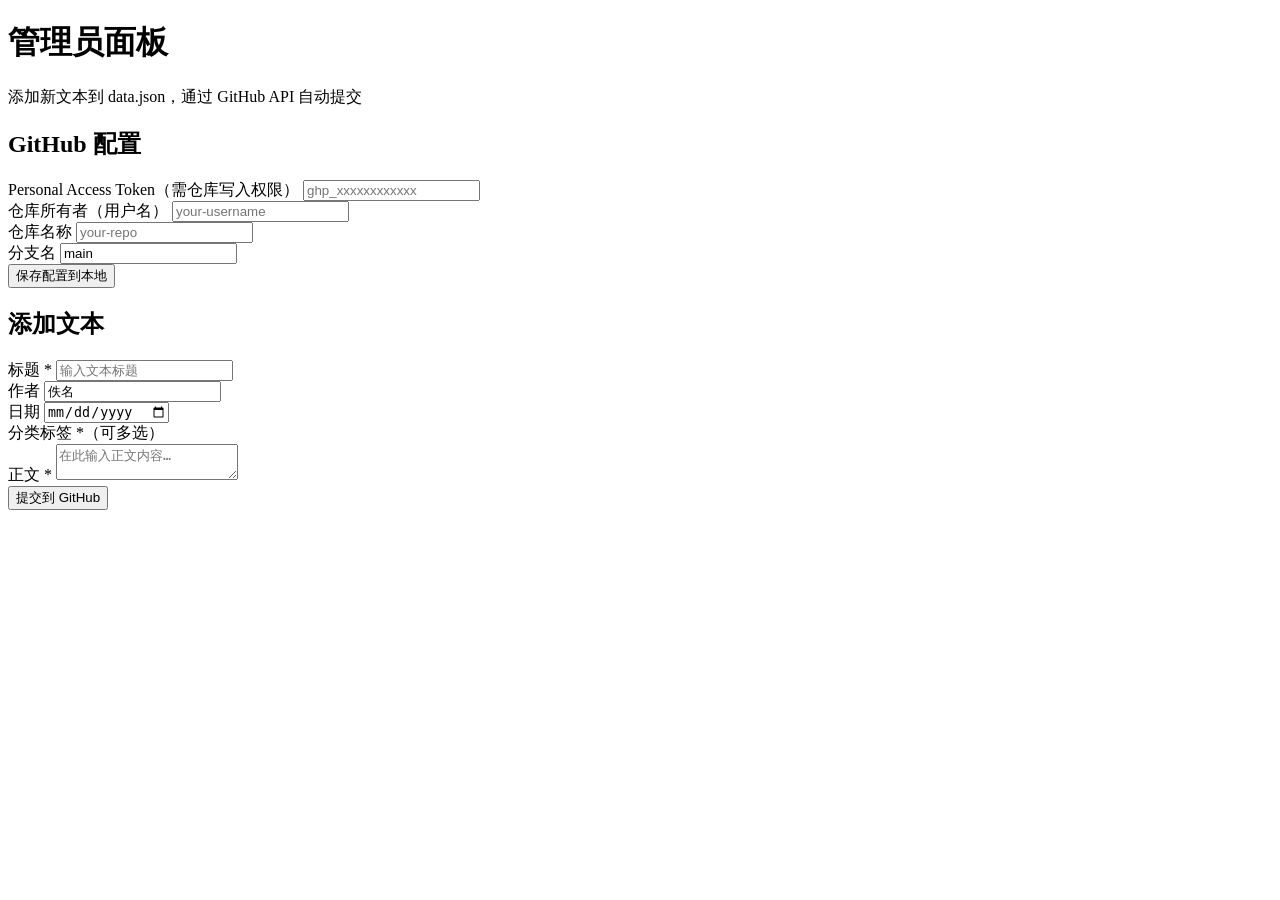
==== admin.html @ 986f9b6f "Add files via upload" ====
<!DOCTYPE html>
<html lang="zh-CN">
<head>
  <meta charset="UTF-8">
  <meta name="viewport" content="width=device-width, initial-scale=1.0">
  <title>管理 · 藏书阁</title>
  <link rel="stylesheet" href="css/style.css">
</head>
<body>

  <!-- 导航栏 -->
  <div id="navbar"></div>

  <div class="admin-container">
    <h1>管理员面板</h1>
    <p class="subtitle">添加新文本到 data.json，通过 GitHub API 自动提交</p>

    <!-- GitHub 配置 -->
    <div class="form-section">
      <h2>GitHub 配置</h2>
      <div class="form-group">
        <label for="gh-token">Personal Access Token（需仓库写入权限）</label>
        <input type="password" id="gh-token" placeholder="ghp_xxxxxxxxxxxx">
      </div>
      <div class="form-group">
        <label for="gh-owner">仓库所有者（用户名）</label>
        <input type="text" id="gh-owner" placeholder="your-username">
      </div>
      <div class="form-group">
        <label for="gh-repo">仓库名称</label>
        <input type="text" id="gh-repo" placeholder="your-repo">
      </div>
      <div class="form-group">
        <label for="gh-branch">分支名</label>
        <input type="text" id="gh-branch" placeholder="main" value="main">
      </div>
      <button class="btn" id="btn-save-config">保存配置到本地</button>
    </div>

    <!-- 文本表单 -->
    <div class="form-section">
      <h2>添加文本</h2>

      <div class="form-group">
        <label for="text-title">标题 *</label>
        <input type="text" id="text-title" placeholder="输入文本标题">
      </div>

      <div class="form-group">
        <label for="text-author">作者</label>
        <input type="text" id="text-author" placeholder="佚名" value="佚名">
      </div>

      <div class="form-group">
        <label for="text-date">日期</label>
        <input type="date" id="text-date">
      </div>

      <div class="form-group">
        <label>分类标签 *（可多选）</label>
        <div class="category-check-grid" id="category-checks">
          <!-- 由 JS 动态生成 -->
        </div>
      </div>

      <div class="form-group">
        <label for="text-content">正文 *</label>
        <textarea id="text-content" placeholder="在此输入正文内容…"></textarea>
      </div>

      <button class="btn btn-primary btn-block" id="btn-submit">提交到 GitHub</button>
    </div>
  </div>

  <script src="js/main.js"></script>
  <script src="js/admin.js"></script>
  <script>
    // 渲染导航栏
    document.getElementById('navbar').appendChild(renderNavbar('admin'));

    // 渲染分类勾选列表
    const checksContainer = document.getElementById('category-checks');
    let html = '';

    TOP_CATEGORIES.forEach(cat => {
      const cfg = CATEGORY_CONFIG[cat];
      html += `<div style="grid-column:1/-1;font-size:0.8rem;color:var(--text-muted);margin-top:8px;padding:4px 0;border-bottom:1px solid var(--border);">${cat}</div>`;
      html += `<label class="category-check-item">
        <input type="checkbox" value="${cat}"> ${cat}
      </label>`;
      cfg.subs.forEach(sub => {
        html += `<label class="category-check-item">
          <input type="checkbox" value="${sub}"> ${sub}
        </label>`;
      });
    });

    checksContainer.innerHTML = html;

    // 设置默认日期为今天
    document.getElementById('text-date').value = new Date().toISOString().split('T')[0];
  </script>
</body>
</html>
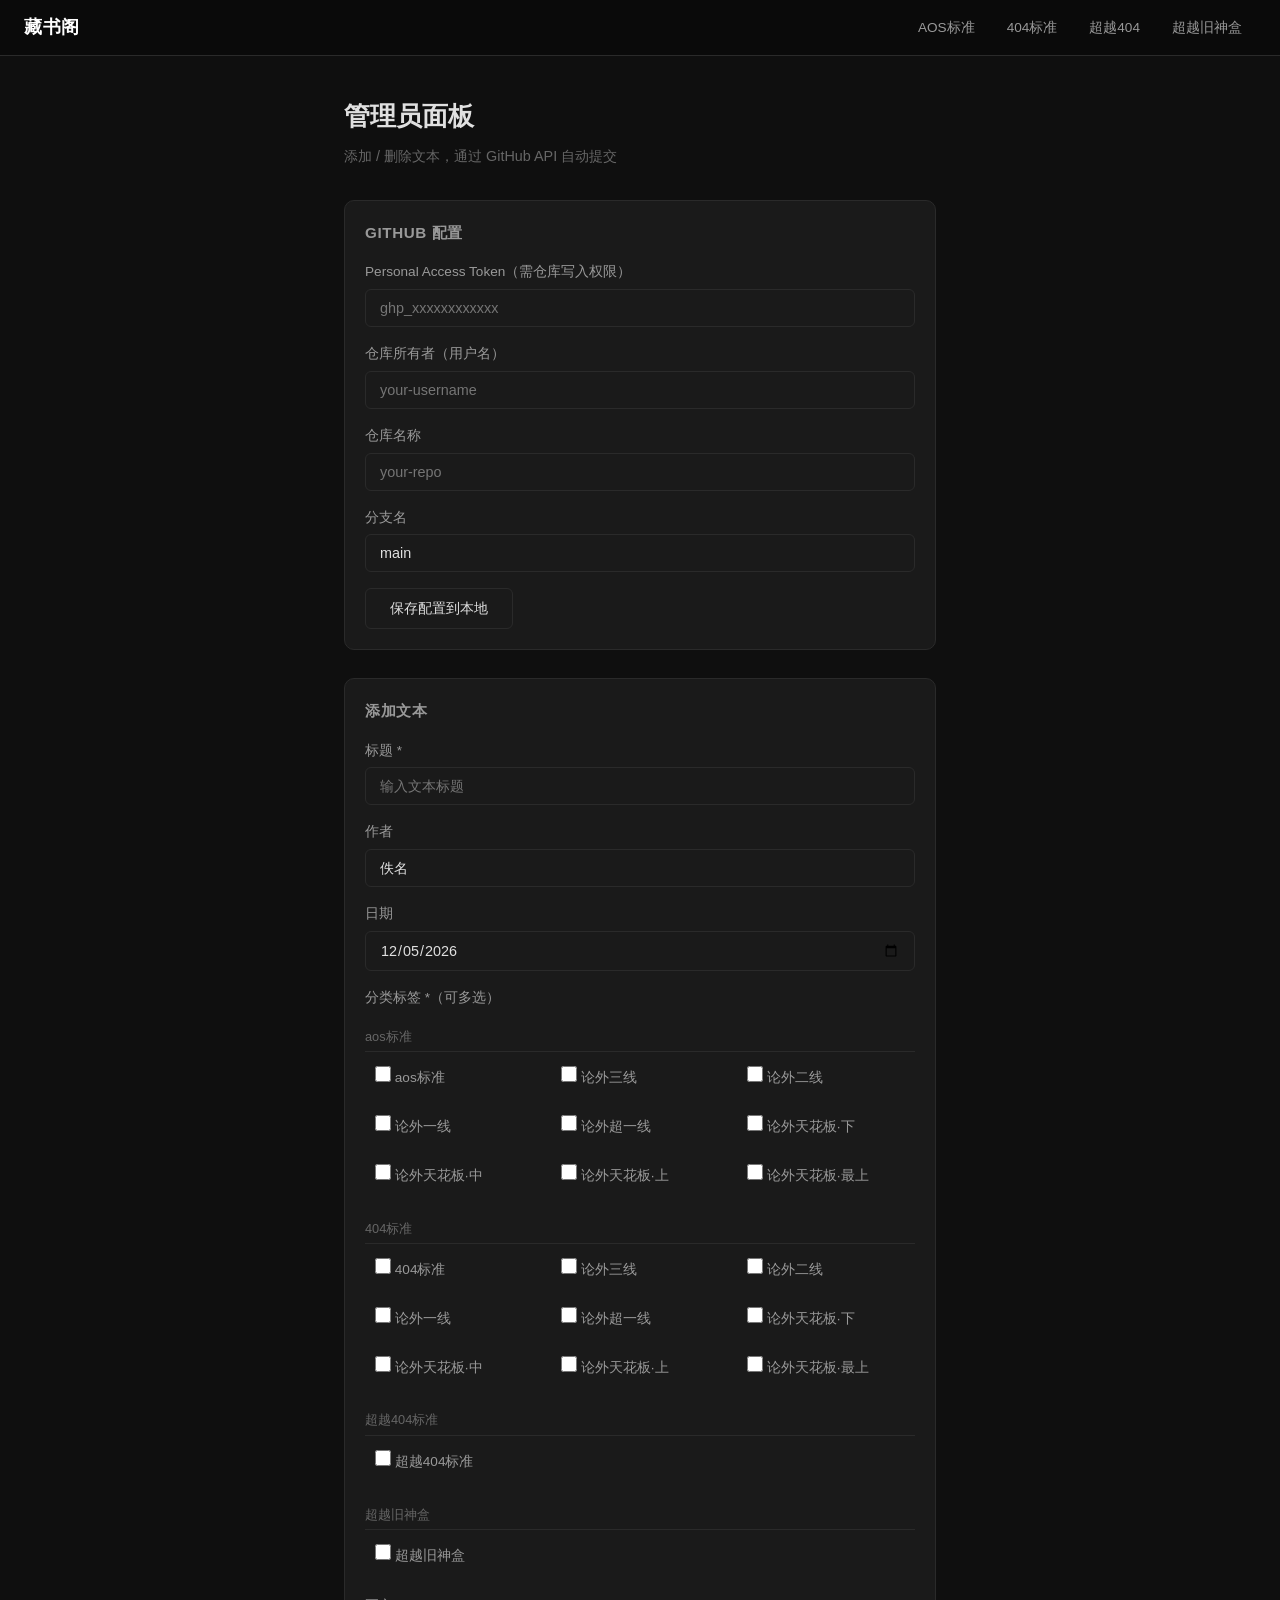
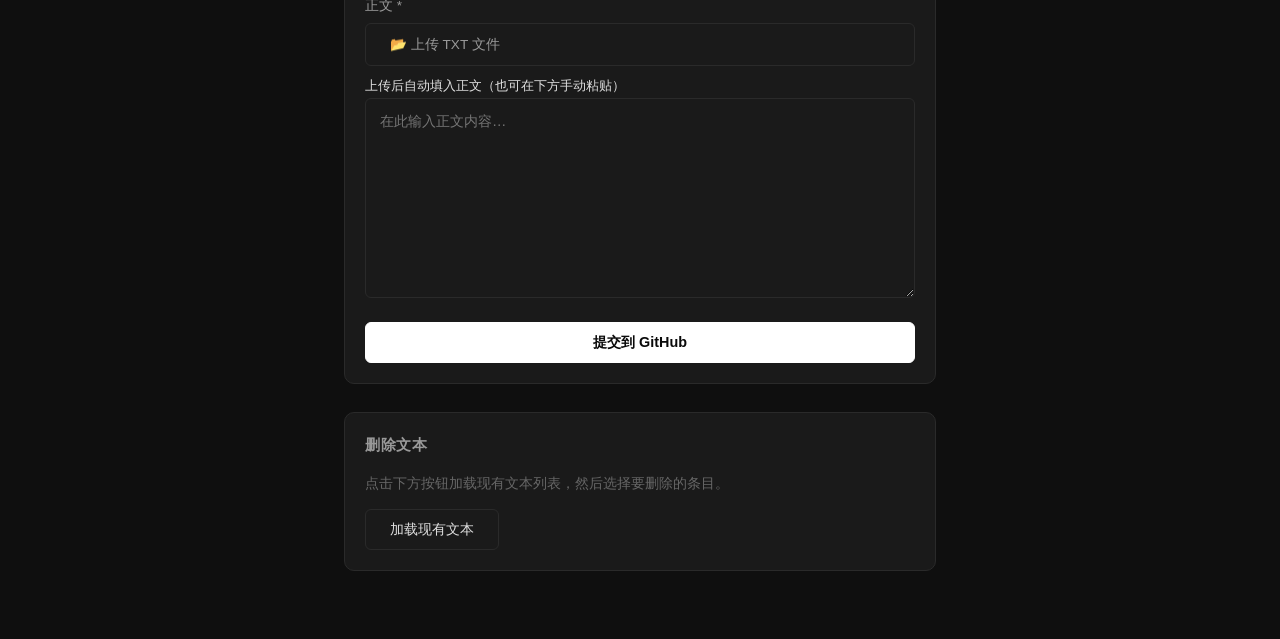
==== commit 5ac14910: "Add files via upload" ====
--- a/admin.html
+++ b/admin.html
@@ -13,7 +13,7 @@
 
   <div class="admin-container">
     <h1>管理员面板</h1>
-    <p class="subtitle">添加新文本到 data.json，通过 GitHub API 自动提交</p>
+    <p class="subtitle">添加 / 删除文本，通过 GitHub API 自动提交</p>
 
     <!-- GitHub 配置 -->
     <div class="form-section">
@@ -37,7 +37,7 @@
       <button class="btn" id="btn-save-config">保存配置到本地</button>
     </div>
 
-    <!-- 文本表单 -->
+    <!-- 添加文本 -->
     <div class="form-section">
       <h2>添加文本</h2>
 
@@ -65,10 +65,25 @@
 
       <div class="form-group">
         <label for="text-content">正文 *</label>
+        <div class="upload-row">
+          <label class="btn btn-sm" for="file-upload" id="file-upload-btn">&#128194; 上传 TXT 文件</label>
+          <input type="file" id="file-upload" accept=".txt" style="display:none;">
+          <span class="text-muted" style="font-size:0.8rem;">上传后自动填入正文（也可在下方手动粘贴）</span>
+        </div>
         <textarea id="text-content" placeholder="在此输入正文内容…"></textarea>
       </div>
 
       <button class="btn btn-primary btn-block" id="btn-submit">提交到 GitHub</button>
+    </div>
+
+    <!-- 删除文本 -->
+    <div class="form-section">
+      <h2>删除文本</h2>
+      <p style="font-size:0.85rem;color:var(--text-muted);margin-bottom:14px;">
+        点击下方按钮加载现有文本列表，然后选择要删除的条目。
+      </p>
+      <button class="btn" id="btn-load-texts">加载现有文本</button>
+      <div class="text-list" id="text-list"></div>
     </div>
   </div>
 
--- a/css/style.css
+++ b/css/style.css
@@ -0,0 +1,898 @@
+/* ============================================================
+   藏书阁 —— 全局样式表
+   极简几何科技风，深色底配浅色字
+   ============================================================ */
+
+/* --- CSS 变量 --- */
+:root {
+  --bg-deep: #0a0a0a;
+  --bg-page: #0f0f0f;
+  --bg-card: #1a1a1a;
+  --bg-card-hover: #222222;
+  --bg-surface: #141414;
+  --bg-input: #1a1a1a;
+  --border: #2a2a2a;
+  --border-light: #333;
+  --text-primary: #e0e0e0;
+  --text-secondary: #999;
+  --text-muted: #666;
+  --accent: #ffffff;
+  --accent-dim: #aaa;
+  --shadow: 0 2px 16px rgba(0, 0, 0, 0.4);
+  --radius: 6px;
+  --radius-lg: 10px;
+  --transition-fast: 0.15s ease;
+  --transition: 0.25s ease;
+  --transition-slow: 0.4s ease;
+  --font-mono: 'SF Mono', 'Cascadia Code', 'Fira Code', 'JetBrains Mono', monospace;
+  --font-sans: -apple-system, BlinkMacSystemFont, 'Segoe UI', 'PingFang SC', 'Microsoft YaHei', sans-serif;
+  --max-read: 700px;
+}
+
+/* --- Reset --- */
+*, *::before, *::after {
+  margin: 0;
+  padding: 0;
+  box-sizing: border-box;
+}
+
+html {
+  font-size: 16px;
+  -webkit-font-smoothing: antialiased;
+  -moz-osx-font-smoothing: grayscale;
+}
+
+body {
+  font-family: var(--font-sans);
+  background: var(--bg-page);
+  color: var(--text-primary);
+  min-height: 100vh;
+  line-height: 1.6;
+  overflow-x: hidden;
+}
+
+a {
+  color: var(--text-primary);
+  text-decoration: none;
+  transition: color var(--transition-fast);
+}
+
+a:hover {
+  color: var(--accent);
+}
+
+img {
+  max-width: 100%;
+  display: block;
+}
+
+/* --- 导航栏 --- */
+.navbar {
+  position: sticky;
+  top: 0;
+  z-index: 100;
+  background: rgba(10, 10, 10, 0.92);
+  backdrop-filter: blur(12px);
+  -webkit-backdrop-filter: blur(12px);
+  border-bottom: 1px solid var(--border);
+  padding: 0 24px;
+  height: 56px;
+  display: flex;
+  align-items: center;
+  justify-content: space-between;
+  gap: 16px;
+}
+
+.navbar-brand {
+  font-size: 1.1rem;
+  font-weight: 700;
+  letter-spacing: 0.04em;
+  white-space: nowrap;
+  color: var(--accent);
+}
+
+.navbar-links {
+  display: flex;
+  gap: 4px;
+  flex-wrap: wrap;
+  justify-content: flex-end;
+}
+
+.navbar-links a {
+  display: inline-block;
+  padding: 6px 14px;
+  border-radius: var(--radius);
+  font-size: 0.85rem;
+  color: var(--text-secondary);
+  transition: all var(--transition-fast);
+  white-space: nowrap;
+}
+
+.navbar-links a:hover,
+.navbar-links a.active {
+  color: var(--accent);
+  background: rgba(255, 255, 255, 0.06);
+}
+
+/* 移动端导航 */
+.nav-toggle {
+  display: none;
+  background: none;
+  border: none;
+  color: var(--text-primary);
+  font-size: 1.4rem;
+  cursor: pointer;
+  padding: 4px;
+}
+
+@media (max-width: 768px) {
+  .nav-toggle {
+    display: block;
+  }
+  .navbar-links {
+    display: none;
+    position: absolute;
+    top: 56px;
+    left: 0;
+    right: 0;
+    background: rgba(10, 10, 10, 0.98);
+    backdrop-filter: blur(12px);
+    flex-direction: column;
+    padding: 12px 24px;
+    border-bottom: 1px solid var(--border);
+    gap: 2px;
+  }
+  .navbar-links.open {
+    display: flex;
+  }
+  .navbar-links a {
+    padding: 10px 14px;
+    font-size: 0.9rem;
+  }
+}
+
+/* --- 主容器 --- */
+.container {
+  max-width: 1200px;
+  margin: 0 auto;
+  padding: 24px;
+}
+
+/* --- 搜索栏 --- */
+.search-bar {
+  position: relative;
+  margin-bottom: 24px;
+}
+
+.search-bar input {
+  width: 100%;
+  padding: 12px 16px 12px 44px;
+  background: var(--bg-input);
+  border: 1px solid var(--border);
+  border-radius: var(--radius);
+  color: var(--text-primary);
+  font-size: 0.95rem;
+  font-family: var(--font-sans);
+  transition: border-color var(--transition-fast);
+  outline: none;
+}
+
+.search-bar input:focus {
+  border-color: #555;
+}
+
+.search-bar input::placeholder {
+  color: var(--text-muted);
+}
+
+.search-bar .search-icon {
+  position: absolute;
+  left: 14px;
+  top: 50%;
+  transform: translateY(-50%);
+  color: var(--text-muted);
+  font-size: 0.9rem;
+  pointer-events: none;
+}
+
+/* --- 筛选器 --- */
+.filter-bar {
+  display: flex;
+  flex-wrap: wrap;
+  gap: 8px;
+  margin-bottom: 24px;
+}
+
+.filter-btn {
+  padding: 6px 16px;
+  border: 1px solid var(--border);
+  border-radius: 20px;
+  background: transparent;
+  color: var(--text-secondary);
+  font-size: 0.82rem;
+  font-family: var(--font-sans);
+  cursor: pointer;
+  transition: all var(--transition-fast);
+  white-space: nowrap;
+}
+
+.filter-btn:hover {
+  border-color: #555;
+  color: var(--text-primary);
+}
+
+.filter-btn.active {
+  background: var(--accent);
+  color: var(--bg-deep);
+  border-color: var(--accent);
+  font-weight: 600;
+}
+
+/* --- 分类选择器（geometric tabs） --- */
+.category-tabs {
+  display: flex;
+  flex-wrap: wrap;
+  gap: 0;
+  margin-bottom: 28px;
+  border-bottom: 1px solid var(--border);
+}
+
+.category-tab {
+  padding: 10px 20px;
+  font-size: 0.88rem;
+  color: var(--text-secondary);
+  background: none;
+  border: none;
+  border-bottom: 2px solid transparent;
+  cursor: pointer;
+  font-family: var(--font-sans);
+  transition: all var(--transition-fast);
+  white-space: nowrap;
+}
+
+.category-tab:hover {
+  color: var(--text-primary);
+}
+
+.category-tab.active {
+  color: var(--accent);
+  border-bottom-color: var(--accent);
+}
+
+/* --- 文本卡片列表 --- */
+.card-list {
+  display: grid;
+  grid-template-columns: repeat(auto-fill, minmax(320px, 1fr));
+  gap: 16px;
+}
+
+.card {
+  background: var(--bg-card);
+  border: 1px solid var(--border);
+  border-radius: var(--radius-lg);
+  padding: 20px;
+  cursor: pointer;
+  transition: all var(--transition);
+  position: relative;
+  overflow: hidden;
+}
+
+.card::before {
+  content: '';
+  position: absolute;
+  top: 0;
+  left: 0;
+  width: 100%;
+  height: 2px;
+  background: linear-gradient(90deg, transparent, rgba(255,255,255,0.08), transparent);
+  opacity: 0;
+  transition: opacity var(--transition);
+}
+
+.card:hover {
+  background: var(--bg-card-hover);
+  border-color: var(--border-light);
+  transform: translateY(-2px);
+  box-shadow: var(--shadow);
+}
+
+.card:hover::before {
+  opacity: 1;
+}
+
+.card-title {
+  font-size: 1.05rem;
+  font-weight: 600;
+  margin-bottom: 8px;
+  color: var(--text-primary);
+  line-height: 1.4;
+}
+
+.card-meta {
+  display: flex;
+  flex-wrap: wrap;
+  gap: 12px;
+  font-size: 0.8rem;
+  color: var(--text-muted);
+  margin-bottom: 10px;
+}
+
+.card-meta span {
+  display: flex;
+  align-items: center;
+  gap: 4px;
+}
+
+.card-tags {
+  display: flex;
+  flex-wrap: wrap;
+  gap: 6px;
+  margin-bottom: 10px;
+}
+
+.card-tag {
+  font-size: 0.7rem;
+  padding: 3px 10px;
+  border-radius: 12px;
+  background: rgba(255, 255, 255, 0.05);
+  color: var(--text-secondary);
+  border: 1px solid var(--border);
+}
+
+.card-excerpt {
+  font-size: 0.85rem;
+  color: var(--text-secondary);
+  line-height: 1.6;
+  display: -webkit-box;
+  -webkit-line-clamp: 3;
+  -webkit-box-orient: vertical;
+  overflow: hidden;
+}
+
+/* 空状态 */
+.empty-state {
+  text-align: center;
+  padding: 60px 20px;
+  color: var(--text-muted);
+}
+
+.empty-state .icon {
+  font-size: 2.5rem;
+  margin-bottom: 16px;
+  opacity: 0.3;
+}
+
+.empty-state p {
+  font-size: 0.95rem;
+}
+
+/* --- 搜索高亮 --- */
+mark {
+  background: rgba(255, 255, 255, 0.2);
+  color: var(--accent);
+  padding: 0 2px;
+  border-radius: 2px;
+}
+
+/* --- 阅读页 --- */
+.reading-container {
+  max-width: var(--max-read);
+  margin: 0 auto;
+  padding: 40px 24px 80px;
+}
+
+.reading-header {
+  margin-bottom: 36px;
+  padding-bottom: 20px;
+  border-bottom: 1px solid var(--border);
+}
+
+.reading-title {
+  font-size: 1.8rem;
+  font-weight: 700;
+  line-height: 1.3;
+  margin-bottom: 12px;
+}
+
+.reading-meta {
+  display: flex;
+  flex-wrap: wrap;
+  gap: 16px;
+  font-size: 0.85rem;
+  color: var(--text-muted);
+}
+
+.reading-meta span {
+  display: flex;
+  align-items: center;
+  gap: 5px;
+}
+
+.reading-tags {
+  display: flex;
+  flex-wrap: wrap;
+  gap: 6px;
+  margin-top: 12px;
+}
+
+.reading-tag {
+  font-size: 0.75rem;
+  padding: 4px 12px;
+  border-radius: 12px;
+  background: rgba(255, 255, 255, 0.05);
+  color: var(--text-secondary);
+  border: 1px solid var(--border);
+}
+
+.reading-content {
+  font-size: var(--reading-font-size, 1.05rem);
+  line-height: 1.9;
+  color: var(--text-primary);
+  word-break: break-word;
+}
+
+.reading-content p {
+  margin-bottom: 1.2em;
+}
+
+/* 阅读背景变体 */
+body.reading-bg-pure { background: #000000; }
+body.reading-bg-dark { background: #0f0f0f; }
+body.reading-bg-deeper { background: #050505; }
+
+/* 阅读背景图覆盖层 */
+.reading-bg-image {
+  position: fixed;
+  inset: 0;
+  z-index: -1;
+  background-size: cover;
+  background-position: center;
+  background-repeat: no-repeat;
+  opacity: var(--bg-img-opacity, 0.15);
+  filter: blur(var(--bg-img-blur, 0px));
+  pointer-events: none;
+}
+
+/* --- 浮动工具栏 --- */
+.toolbar-toggle {
+  position: fixed;
+  bottom: 28px;
+  right: 28px;
+  width: 48px;
+  height: 48px;
+  border-radius: 50%;
+  background: var(--bg-card);
+  border: 1px solid var(--border);
+  color: var(--text-primary);
+  font-size: 1.2rem;
+  cursor: pointer;
+  z-index: 200;
+  display: flex;
+  align-items: center;
+  justify-content: center;
+  transition: all var(--transition);
+  box-shadow: var(--shadow);
+}
+
+.toolbar-toggle:hover {
+  background: var(--bg-card-hover);
+  border-color: var(--border-light);
+  transform: scale(1.05);
+}
+
+.toolbar-panel {
+  position: fixed;
+  bottom: 88px;
+  right: 28px;
+  width: 300px;
+  background: var(--bg-card);
+  border: 1px solid var(--border);
+  border-radius: var(--radius-lg);
+  padding: 20px;
+  z-index: 199;
+  box-shadow: var(--shadow);
+  opacity: 0;
+  visibility: hidden;
+  transform: translateY(12px) scale(0.96);
+  transition: all var(--transition);
+}
+
+.toolbar-panel.open {
+  opacity: 1;
+  visibility: visible;
+  transform: translateY(0) scale(1);
+}
+
+.toolbar-panel h3 {
+  font-size: 0.85rem;
+  font-weight: 600;
+  color: var(--text-secondary);
+  margin-bottom: 16px;
+  letter-spacing: 0.04em;
+  text-transform: uppercase;
+}
+
+.toolbar-row {
+  display: flex;
+  align-items: center;
+  justify-content: space-between;
+  margin-bottom: 12px;
+  font-size: 0.85rem;
+  color: var(--text-secondary);
+}
+
+.toolbar-row label {
+  flex-shrink: 0;
+}
+
+.toolbar-row .value {
+  font-family: var(--font-mono);
+  font-size: 0.8rem;
+  color: var(--accent);
+  min-width: 40px;
+  text-align: right;
+}
+
+/* 滑块 */
+input[type="range"] {
+  -webkit-appearance: none;
+  appearance: none;
+  width: 100%;
+  height: 4px;
+  background: var(--border);
+  border-radius: 2px;
+  outline: none;
+  cursor: pointer;
+  margin: 4px 0;
+}
+
+input[type="range"]::-webkit-slider-thumb {
+  -webkit-appearance: none;
+  width: 16px;
+  height: 16px;
+  border-radius: 50%;
+  background: var(--accent);
+  border: 2px solid var(--bg-card);
+  cursor: pointer;
+}
+
+/* 预设按钮组 */
+.preset-group {
+  display: flex;
+  gap: 6px;
+  margin: 8px 0;
+}
+
+.preset-btn {
+  flex: 1;
+  padding: 8px;
+  border: 1px solid var(--border);
+  border-radius: var(--radius);
+  background: transparent;
+  color: var(--text-secondary);
+  font-size: 0.78rem;
+  font-family: var(--font-sans);
+  cursor: pointer;
+  transition: all var(--transition-fast);
+  display: flex;
+  align-items: center;
+  justify-content: center;
+  gap: 6px;
+}
+
+.preset-btn:hover {
+  border-color: #555;
+  color: var(--text-primary);
+}
+
+.preset-btn.active {
+  border-color: var(--accent);
+  color: var(--accent);
+  background: rgba(255, 255, 255, 0.06);
+}
+
+.preset-swatch {
+  width: 12px;
+  height: 12px;
+  border-radius: 50%;
+  border: 1px solid var(--border);
+}
+
+/* 文件上传 */
+.file-upload-label {
+  display: block;
+  padding: 10px;
+  border: 1px dashed var(--border);
+  border-radius: var(--radius);
+  text-align: center;
+  font-size: 0.8rem;
+  color: var(--text-muted);
+  cursor: pointer;
+  transition: all var(--transition-fast);
+  margin: 8px 0;
+}
+
+.file-upload-label:hover {
+  border-color: #555;
+  color: var(--text-secondary);
+}
+
+.file-upload-label input {
+  display: none;
+}
+
+/* --- 管理页 --- */
+.admin-container {
+  max-width: 640px;
+  margin: 0 auto;
+  padding: 40px 24px;
+}
+
+.admin-container h1 {
+  font-size: 1.6rem;
+  margin-bottom: 8px;
+}
+
+.admin-container .subtitle {
+  font-size: 0.9rem;
+  color: var(--text-muted);
+  margin-bottom: 32px;
+}
+
+.form-section {
+  margin-bottom: 28px;
+  padding: 20px;
+  background: var(--bg-card);
+  border: 1px solid var(--border);
+  border-radius: var(--radius-lg);
+}
+
+.form-section h2 {
+  font-size: 0.95rem;
+  font-weight: 600;
+  margin-bottom: 16px;
+  color: var(--text-secondary);
+  letter-spacing: 0.04em;
+  text-transform: uppercase;
+}
+
+.form-group {
+  margin-bottom: 16px;
+}
+
+.form-group label {
+  display: block;
+  font-size: 0.85rem;
+  color: var(--text-secondary);
+  margin-bottom: 6px;
+  font-weight: 500;
+}
+
+.form-group input,
+.form-group textarea,
+.form-group select {
+  width: 100%;
+  padding: 10px 14px;
+  background: var(--bg-input);
+  border: 1px solid var(--border);
+  border-radius: var(--radius);
+  color: var(--text-primary);
+  font-size: 0.9rem;
+  font-family: var(--font-sans);
+  outline: none;
+  transition: border-color var(--transition-fast);
+}
+
+.form-group input:focus,
+.form-group textarea:focus,
+.form-group select:focus {
+  border-color: #555;
+}
+
+.form-group textarea {
+  min-height: 200px;
+  resize: vertical;
+  line-height: 1.7;
+}
+
+/* 分类勾选网格 */
+.category-check-grid {
+  display: grid;
+  grid-template-columns: repeat(auto-fill, minmax(160px, 1fr));
+  gap: 8px;
+}
+
+.category-check-item {
+  display: flex;
+  align-items: center;
+  gap: 8px;
+  font-size: 0.85rem;
+  color: var(--text-secondary);
+  cursor: pointer;
+  padding: 6px 10px;
+  border-radius: var(--radius);
+  transition: background var(--transition-fast);
+}
+
+.category-check-item:hover {
+  background: rgba(255, 255, 255, 0.03);
+}
+
+.category-check-item input[type="checkbox"] {
+  accent-color: var(--accent);
+  width: 16px;
+  height: 16px;
+}
+
+.btn {
+  display: inline-flex;
+  align-items: center;
+  justify-content: center;
+  gap: 8px;
+  padding: 10px 24px;
+  border: 1px solid var(--border);
+  border-radius: var(--radius);
+  background: var(--bg-card);
+  color: var(--text-primary);
+  font-size: 0.9rem;
+  font-family: var(--font-sans);
+  cursor: pointer;
+  transition: all var(--transition-fast);
+  font-weight: 500;
+}
+
+.btn:hover {
+  border-color: #555;
+  background: var(--bg-card-hover);
+}
+
+.btn-primary {
+  background: var(--accent);
+  color: var(--bg-deep);
+  border-color: var(--accent);
+  font-weight: 600;
+}
+
+.btn-primary:hover {
+  background: #e0e0e0;
+  border-color: #e0e0e0;
+}
+
+.btn-block {
+  width: 100%;
+}
+
+/* 消息提示 */
+.toast {
+  position: fixed;
+  bottom: 28px;
+  left: 50%;
+  transform: translateX(-50%);
+  padding: 10px 24px;
+  border-radius: var(--radius);
+  font-size: 0.85rem;
+  z-index: 999;
+  animation: toastIn 0.3s ease;
+  font-family: var(--font-sans);
+}
+
+.toast-success {
+  background: #1a3a1a;
+  border: 1px solid #2d5a2d;
+  color: #8fdf8f;
+}
+
+.toast-error {
+  background: #3a1a1a;
+  border: 1px solid #5a2d2d;
+  color: #df8f8f;
+}
+
+@keyframes toastIn {
+  from { opacity: 0; transform: translateX(-50%) translateY(12px); }
+  to   { opacity: 1; transform: translateX(-50%) translateY(0); }
+}
+
+/* --- 开场页 --- */
+.landing {
+  position: fixed;
+  inset: 0;
+  display: flex;
+  flex-direction: column;
+  align-items: center;
+  justify-content: center;
+  z-index: 10;
+  pointer-events: none;
+}
+
+.landing > * {
+  pointer-events: auto;
+}
+
+.landing canvas {
+  position: fixed;
+  inset: 0;
+  z-index: 0;
+}
+
+.landing-title {
+  font-size: 2.6rem;
+  font-weight: 700;
+  letter-spacing: 0.15em;
+  text-align: center;
+  color: var(--accent);
+  margin-bottom: 8px;
+  text-shadow: 0 0 40px rgba(255,255,255,0.15);
+}
+
+.landing-subtitle {
+  font-size: 0.9rem;
+  color: var(--text-muted);
+  letter-spacing: 0.2em;
+  margin-bottom: 40px;
+  text-align: center;
+}
+
+.btn-enter {
+  padding: 14px 48px;
+  border: 1px solid rgba(255,255,255,0.3);
+  border-radius: 2px;
+  background: transparent;
+  color: var(--accent);
+  font-size: 0.95rem;
+  font-family: var(--font-sans);
+  letter-spacing: 0.15em;
+  cursor: pointer;
+  transition: all var(--transition);
+  position: relative;
+  overflow: hidden;
+}
+
+.btn-enter::before {
+  content   内容: '';
+  position: absolute;
+  inset: 0;
+  background   背景: rgba(255,255,255,0.05);
+  opacity: 0;
+  transition: opacity var   不透明度(--transition);
+}
+
+.btn-enter:hover {
+  border-color: var(--accent);
+}
+
+.btn-enter:hover::before {
+  opacity   不透明度: 1;
+}
+
+/* 响应式 */
+@media (max-width: 600px) {
+  .landing-title {
+    font-size   字体大小: 1.8rem;
+  }
+  .container {
+    padding   填充: 16px;
+  }
+  .card-list {
+    grid-template-columns: 1fr;
+  }
+  .reading-container {
+    padding   填充: 24px 16px 80px;
+  }
+  .toolbar-panel {
+    width   宽度: calc(100vw - 40px);
+    right: 20px;
+    bottom: 80px;
+  }
+  .reading-title {
+    font-size   字体大小: 1.4rem;
+  }
+}
+
+/* --- 通用工具类 --- */
+.hidden { display: none !important; }
+.text-muted { color   颜色: var(--text-muted); }
+.text-secondary { color   颜色: var(--text-secondary); }
+.mt-8 { margin-top: 8px; }
+.mt-16 { margin-top: 16px; }
+.mb-16 { margin-bottom: 16px; }
